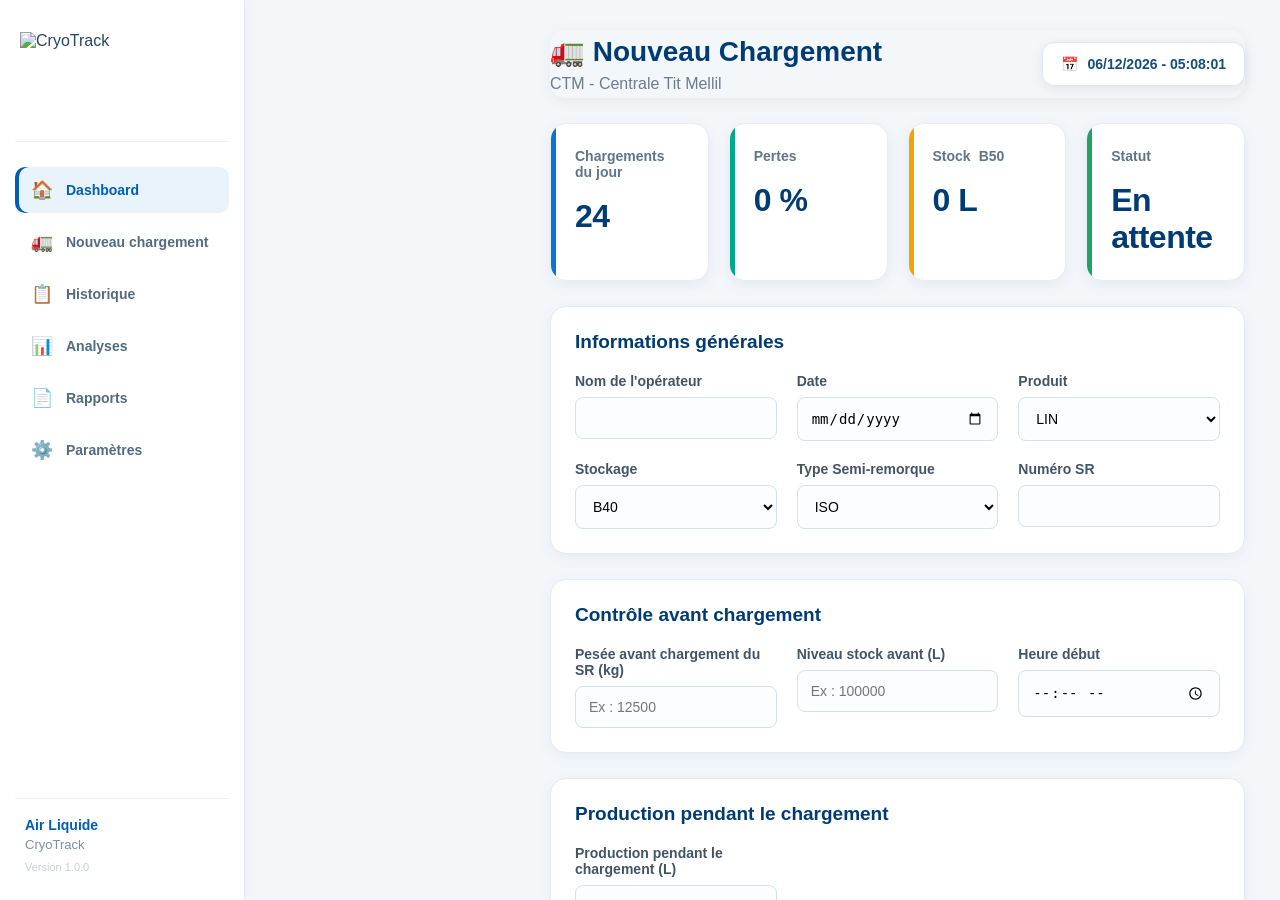
==== index.html @ 0d1ed535 "Rename index.html.html to index.html" ====
<!DOCTYPE html>

<html lang="fr">

<head>

<meta charset="UTF-8">

<meta name="viewport" content="width=device-width, initial-scale=1.0">

<title>CryoTrack - Air Liquide Maroc</title>

<link rel="stylesheet" href="style.css">

</head>

<body>

<div class="container">

<!-- ================= MENU LATÉRAL ================= -->

    <aside class="sidebar">

    <div class="sidebar-logo">

        <img
            src="images/air-liquide-logo.png.png"
            alt="CryoTrack"
        >

    </div>


    <nav class="sidebar-menu">

        <a
            href="./dashboard.html.html"
            class="menu-item active"
        >
            <span class="menu-icon">🏠</span>
            <span>Dashboard</span>
        </a>


        <a
            href="./index.html.html"
            class="menu-item"
        >
            <span class="menu-icon">🚛</span>
            <span>Nouveau chargement</span>
        </a>


        <a
            href="./historique.html.html"
            class="menu-item"
        >
            <span class="menu-icon">📋</span>
            <span>Historique</span>
        </a>


        <a
            href="./analyses.html.html"
            class="menu-item"
        >
            <span class="menu-icon">📊</span>
            <span>Analyses</span>
        </a>


        <a
            href="./rapports.html.html"
            class="menu-item"
        >
            <span class="menu-icon">📄</span>
            <span>Rapports</span>
        </a>


        <a
            href="./parametres.html.html"
            class="menu-item"
        >
            <span class="menu-icon">⚙️</span>
            <span>Paramètres</span>
        </a>


        <a
            href="#"
            id="menuDeconnexionIngenieur"
            class="menu-item engineer-menu"
            style="display:none;"
            onclick="deconnexionIngenieur(); return false;"
        >
            <span class="menu-icon">🔒</span>
            <span>Quitter mode ingénieur</span>
        </a>

    </nav>


    <div class="sidebar-footer">

        <strong>Air Liquide</strong>

        <span>CryoTrack</span>

        <small>Version 1.0.0</small>

    </div>

</aside>



<!-- ================= CONTENU PRINCIPAL ================= -->

<main class="content">


    <!-- EN-TÊTE -->

    <header class="top-header">

        <div>

            <h1>🚛 Nouveau Chargement</h1>

            <p>CTM - Centrale Tit Mellil</p>

        </div>

        <div class="date-box">
    📅 <span id="dateHeure"></span>
</div>

    </header>



    <!-- ================= KPI ================= -->

<section class="cards">

    <div class="card">
        <h3>Chargements du jour</h3>
        <h2 id="kpiChargements">0</h2>
    </div>

    <div class="card">
        <h3>Pertes</h3>
        <h2 id="kpiPertes">0 %</h2>
    </div>

    <div class="card">
        <h3>Stock <span id="kpiStockNom">B50</span></h3>
        <h2 id="kpiStock">0 L</h2>
    </div>

    <div class="card">
        <h3>Statut</h3>
        <h2 id="kpiStatut">En attente</h2>
    </div>

</section>



    <!-- ================= INFORMATIONS GÉNÉRALES ================= -->

    <section class="formulaire">

        <h2>Informations générales</h2>


        <div class="grid">


            <div>

                <label>Nom de l'opérateur</label>

                <input
                    type="text"
                    id="operateur"
                >

            </div>


            <div>

                <label>Date</label>

                <input
                    type="date"
                    id="dateChargement"
                >

            </div>


            <div>

                <label>Produit</label>

                <select id="produit">

                    <option value="LIN">
                        LIN
                    </option>

                    <option value="LOX">
                        LOX
                    </option>

                </select>

            </div>


            <div>

                <label>Stockage</label>

                <select id="stockage">

                    <option value="B40">
                        B40
                    </option>

                    <option value="B50">
                        B50
                    </option>

                    <option value="B51">
                        B51
                    </option>

                    <option value="B52">
                        B52
                    </option>

                </select>

            </div>


            <div>

                <label>Type Semi-remorque</label>

                <select id="typeSR">

                    <option value="ISO">
                        ISO
                    </option>

                    <option value="Solo">
                        Solo
                    </option>

                    <option value="SR">
                        SR
                    </option>

                </select>

            </div>


            <div>

                <label>Numéro SR</label>

                <input
                    type="text"
                    id="numeroSR"
                >

            </div>


        </div>

    </section>



    <!-- ================= CONTRÔLE AVANT ================= -->

    <section class="formulaire">

        <h2>Contrôle avant chargement</h2>


        <div class="grid">


            <div>

                <label>
                    Pesée avant chargement du SR (kg)
                </label>

                <input
                    type="number"
                    id="poidsAvant"
                    step="0.01"
                    placeholder="Ex : 12500"
                >

            </div>


            <div>

                <label>
                    Niveau stock avant (L)
                </label>

                <input
                    type="number"
                    id="stockAvant"
                    step="0.01"
                    placeholder="Ex : 100000"
                >

            </div>


            <div>

                <label>
                    Heure début
                </label>

                <input
                    type="time"
                    id="heureDebut"
                >

            </div>


        </div>

    </section>



    <!-- ================= PRODUCTION ================= -->

    <section class="formulaire">

        <h2>Production pendant le chargement</h2>


        <div class="grid">


            <div>

                <label>
                    Production pendant le chargement (L)
                </label>

                <input
                    type="number"
                    id="production"
                    step="0.01"
                    placeholder="Ex : 5000"
                >

            </div>


        </div>

    </section>



    <!-- ================= CONTRÔLE APRÈS ================= -->

    <section class="formulaire">

        <h2>Contrôle après chargement</h2>


        <div class="grid">


            <div>

                <label>
                    Pesée après chargement du SR (kg)
                </label>

                <input
                    type="number"
                    id="poidsApres"
                    step="0.01"
                    placeholder="Ex : 40500"
                >

            </div>


            <div>

                <label>
                    Niveau stock après (L)
                </label>

                <input
                    type="number"
                    id="stockApres"
                    step="0.01"
                    placeholder="Ex : 75000"
                >

            </div>


            <div>

                <label>
                    Heure fin
                </label>

                <input
                    type="time"
                    id="heureFin"
                >

            </div>


        </div>

    </section>



    <!-- ================= RÉSULTATS ================= -->

    <section class="formulaire">

        <h2>Résultats du chargement</h2>


        <button
            type="button"
            id="calculer"
        >
            Calculer le bilan
        </button>


        <button
            type="button"
            id="enregistrer"
        >
            Enregistrer le chargement
        </button>


        <div class="resultats">


            <div class="resultat">

                <div>

                    <p>Masse chargée</p>

                    <strong>

                        <span id="masse">
                            0
                        </span>

                        kg

                    </strong>

                </div>

            </div>


            <div class="resultat">

                <div>

                    <p>Sortie du stock</p>

                    <strong>

                        <span id="sortieStock">
                            0
                        </span>

                        L

                    </strong>

                </div>

            </div>


            <div class="resultat">

                <div>

                    <p>Pertes</p>

                    <strong>

                        <span id="pertes">
                            0
                        </span>

                    </strong>

                </div>

            </div>


            <div class="resultat">

                <div>

                    <p>Taux de pertes</p>

                    <strong>

                        <span id="taux">
                            0
                        </span>

                        %

                    </strong>

                </div>

            </div>


        </div>


        <div
            id="statut"
            class="statut"
        >
            En attente du calcul
        </div>


    </section>


</main>


</div>


<script>

</script>

<script src="script.js"></script>

</body>
<script>

function verifierModeIngenieur() {

    const mode =
        sessionStorage.getItem("modeIngenieur");

    const bouton =
        document.getElementById(
            "menuDeconnexionIngenieur"
        );

    if (bouton) {

        if (mode === "active") {

            bouton.style.display = "block";

        } else {

            bouton.style.display = "none";

        }
    }
}


function deconnexionIngenieur() {

    sessionStorage.removeItem("modeIngenieur");

    sessionStorage.removeItem("roleCryoTrack");

    alert("🔒 Mode ingénieur désactivé.");

    window.location.href =
        "./dashboard.html.html";
}


verifierModeIngenieur();

</script>
</html>
---- style.css ----
*{
    margin:0;
    padding:0;
    box-sizing:border-box;
}

body{
    font-family:Arial, Helvetica, sans-serif;
    background:#eef2f7;
}

.container{
    display:flex;
    height:100vh;
}

/* Menu */

.sidebar {
    width: 270px;
    min-width: 270px;

    background: linear-gradient(
        180deg,
        #003b73 0%,
        #00509a 55%,
        #003b73 100%
    );

    color: white;

    padding: 30px 15px;

    box-shadow:
        3px 0 15px rgba(0, 50, 100, 0.12);
}

.sidebar h2 {
    text-align: center;
    margin-bottom: 35px;
    color: white;
    font-size: 26px;
}

.sidebar ul{
    list-style:none;
}

.sidebar li {
    padding: 15px 18px;
    margin-bottom: 8px;

    background: transparent;

    border-radius: 10px;

    cursor: pointer;

    transition: 0.2s ease;

    font-size: 16px;
}

.sidebar li:hover {
    background: rgba(255, 255, 255, 0.12);
    color: white;
    transform: translateX(3px);
}

/* Contenu */

.content{
    flex:1;
    padding:40px;
}

header{
    background:white;
    padding:25px;
    border-radius:12px;
    box-shadow:0px 3px 10px rgba(0,0,0,0.1);
}

header h1{
    color:#005EB8;
}

header p{
    margin-top:8px;
}

.welcome{
    margin-top:30px;
    background:white;
    padding:30px;
    border-radius:12px;
    box-shadow:0px 3px 10px rgba(0,0,0,0.1);
}

.welcome h2{
    color:#005EB8;
    margin-bottom:20px;
}

.welcome p{
    line-height:1.8;
}
.cards{

display:flex;

justify-content:space-between;

margin-top:30px;

gap:20px;

}

.card{

background:white;

flex:1;

padding:25px;

border-radius:12px;

box-shadow:0 3px 10px rgba(0,0,0,.1);

text-align:center;

}

.card h3{

color:gray;

margin-bottom:15px;

}

.card h1{

color:#005EB8;

font-size:35px;

}
.top-header{
display:flex;
justify-content:space-between;
align-items:center;
margin-bottom:25px;
}

.top-header h1{
color:#005EB8;
}

.date-box{
background:white;
padding:15px;
border-radius:10px;
box-shadow:0 2px 8px rgba(0,0,0,.1);
}

.formulaire{

margin-top:30px;

background:white;

padding:30px;

border-radius:12px;

box-shadow:0 2px 8px rgba(0,0,0,.1);

}

.formulaire h2{

color:#005EB8;

margin-bottom:25px;

}

.grid {
    display: grid;
    grid-template-columns: repeat(3, 1fr);
    gap: 20px;
    width: 100%;
}

.grid > div {
    display: flex;
    flex-direction: column;
}

.grid label{

display:block;

margin-bottom:8px;

font-weight:bold;

}

.grid input,

.grid select{

width:100%;

padding:12px;

border:1px solid #ccc;

border-radius:8px;

font-size:15px;

}
button{
    background:#005EB8;
    color:white;
    border:none;
    padding:12px 25px;
    border-radius:8px;
    cursor:pointer;
    margin-bottom:20px;
}

button:hover{
    background:#004a91;
}

/* ===== RESULTATS ===== */

.resultats {
    display: grid;
    grid-template-columns: repeat(4, 1fr);
    gap: 18px;
    margin-top: 25px;
}

.resultat {
    display: flex;
    align-items: center;
    gap: 15px;

    background: #f7f9fc;
    border: 1px solid #e3e8ef;

    padding: 20px;

    border-radius: 12px;

    min-height: 100px;
}

.resultat .icone {
    font-size: 30px;
}

.resultat p {
    margin: 0 0 7px 0;
    color: #666;
    font-size: 14px;
}

.resultat strong {
    font-size: 22px;
    color: #005EB8;
}

.statut {
    margin-top: 20px;
    padding: 15px;
    border-radius: 10px;
    text-align: center;
    font-weight: bold;
    background: #f1f3f5;
}
/* ===== HISTORIQUE ===== */

.table-container {
    width: 100%;
    overflow-x: auto;
    margin-top: 20px;
}

table {
    width: 100%;
    border-collapse: collapse;
    background: white;
}

th {
    background: #005EB8;
    color: white;
    padding: 12px;
    text-align: left;
    font-size: 14px;
}

td {
    padding: 12px;
    border-bottom: 1px solid #e5e5e5;
    font-size: 14px;
}

tr:hover {
    background: #f5f8fc;
}
.sidebar li a {
    color: inherit;
    text-decoration: none;
    display: block;
    width: 100%;
}
.sidebar li a {
    display: block;
    width: 100%;
    color: inherit;
    text-decoration: none;
}
.sidebar ul {
    list-style: none;
    padding: 0;
    margin: 0;
}

.sidebar li {
    padding: 15px 20px;
    cursor: pointer;
}

.sidebar li a {
    display: block;
    color: inherit;
    text-decoration: none;
}

.sidebar li.active {
    background: linear-gradient(
        90deg,
        #1689e8,
        #0875d1
    );

    color: white;

    border-radius: 10px;

    box-shadow:
        0 5px 15px rgba(0, 0, 0, 0.15);
}

/* =========================================================
   CRYOTRACK - NOUVEAU DESIGN
   ========================================================= */


/* ---------- BASE ---------- */

body {
    font-family: Arial, Helvetica, sans-serif;
    background: #f3f7fb;
    color: #18324a;
}


/* ---------- CONTENEUR ---------- */

.container {
    display: flex;
    min-height: 100vh;
}


/* ---------- SIDEBAR ---------- */

.sidebar {
    width: 270px;
    min-height: 100vh;

    background: linear-gradient(
        180deg,
        #003b73 0%,
        #005eb8 55%,
        #004b91 100%
    );

    color: white;

    padding: 25px 18px;

    display: flex;
    flex-direction: column;

    position: fixed;
    left: 0;
    top: 0;
    bottom: 0;

    z-index: 1000;
}


/* ---------- LOGO ---------- */

.sidebar-logo {
    display: flex;
    justify-content: center;
    align-items: center;

    padding: 10px 5px 30px;
}

.sidebar-logo img {
    width: 190px;
    max-width: 100%;
}


/* ---------- MENU ---------- */

.sidebar-menu {
    display: flex;
    flex-direction: column;
    gap: 8px;
}


.menu-item {
    display: flex;

    align-items: center;

    gap: 15px;

    padding: 14px 16px;

    border-radius: 10px;

    color: white;

    text-decoration: none;

    font-size: 15px;

    transition: all 0.2s ease;
}


.menu-item:hover {
    background: rgba(255,255,255,0.14);

    transform: translateX(3px);
}


.menu-item.active {
    background: #087fe5;

    box-shadow:
        0 4px 12px rgba(0,0,0,0.15);
}


.menu-icon {
    width: 25px;

    text-align: center;

    font-size: 19px;
}


/* ---------- MODE INGÉNIEUR ---------- */

.engineer-menu {
    margin-top: 15px;

    border-top:
        1px solid rgba(255,255,255,0.2);

    border-radius: 0;

    padding-top: 20px;
}


/* ---------- FOOTER SIDEBAR ---------- */

.sidebar-footer {
    margin-top: auto;

    padding: 20px 10px 5px;

    border-top:
        1px solid rgba(255,255,255,0.2);

    display: flex;

    flex-direction: column;

    gap: 4px;
}

.sidebar-footer strong {
    font-size: 16px;
}

.sidebar-footer span {
    font-size: 13px;

    opacity: 0.8;
}

.sidebar-footer small {
    margin-top: 15px;

    opacity: 0.55;

    font-size: 11px;
}


/* ---------- CONTENU ---------- */

.content {
    margin-left: 270px;

    width: calc(100% - 270px);

    padding: 35px 40px;

    min-height: 100vh;
}


/* ---------- HEADER ---------- */

.top-header {
    background: white;

    border-radius: 15px;

    padding: 22px 28px;

    display: flex;

    justify-content: space-between;

    align-items: center;

    box-shadow:
        0 3px 15px rgba(0,0,0,0.06);

    margin-bottom: 25px;
}


.top-header h1 {
    margin: 0;

    color: #003b73;

    font-size: 28px;
}


.top-header p {
    color: #6b7c8f;

    margin-top: 7px;
}


/* ---------- DATE ---------- */

.date-box {
    background: #f3f8fd;

    border: 1px solid #dbe8f4;

    padding: 12px 18px;

    border-radius: 10px;

    color: #005eb8;
}


/* ---------- KPI ---------- */

.cards {
    display: grid;

    grid-template-columns:
        repeat(4, 1fr);

    gap: 18px;

    margin-bottom: 25px;
}


.card {
    background: white;

    border-radius: 15px;

    padding: 23px;

    border: 1px solid #e5edf5;

    box-shadow:
        0 4px 14px rgba(0,0,0,0.05);

    transition: transform 0.2s ease;
}


.card:hover {
    transform: translateY(-3px);
}


.card h3 {
    color: #718096;

    font-size: 14px;

    margin-bottom: 12px;
}


.card h2 {
    color: #005eb8;

    font-size: 30px;

    margin: 0;
}


/* ---------- FORMULAIRES ---------- */

.formulaire {
    background: white;

    border-radius: 15px;

    padding: 28px;

    margin-top: 25px;

    border: 1px solid #e5edf5;

    box-shadow:
        0 4px 14px rgba(0,0,0,0.05);
}


.formulaire h2 {
    color: #003b73;

    margin-bottom: 25px;

    font-size: 20px;
}


/* ---------- GRILLE ---------- */

.grid {
    display: grid;

    grid-template-columns:
        repeat(3, 1fr);

    gap: 20px;
}


.grid > div {
    display: flex;

    flex-direction: column;
}


.grid label {
    color: #425466;

    font-weight: 600;

    margin-bottom: 8px;

    font-size: 14px;
}


.grid input,
.grid select {
    width: 100%;

    padding: 12px 13px;

    border: 1px solid #d5e0ea;

    border-radius: 8px;

    background: #fbfdff;

    font-size: 14px;

    outline: none;
}


.grid input:focus,
.grid select:focus {
    border-color: #087fe5;

    box-shadow:
        0 0 0 3px rgba(8,127,229,0.1);
}


/* ---------- BOUTONS ---------- */

button {
    background: #006fd6;

    color: white;

    border: none;

    padding: 12px 22px;

    border-radius: 8px;

    cursor: pointer;

    font-weight: 600;

    transition: all 0.2s ease;
}


button:hover {
    background: #005eb8;

    transform: translateY(-1px);
}


/* ---------- RESULTATS ---------- */

.resultats {
    display: grid;

    grid-template-columns:
        repeat(4, 1fr);

    gap: 18px;

    margin-top: 25px;
}


.resultat {
    background: #f7fafd;

    border: 1px solid #e3ebf3;

    padding: 20px;

    border-radius: 12px;

    min-height: 100px;
}


.resultat p {
    color: #718096;

    font-size: 13px;

    margin-bottom: 7px;
}


.resultat strong {
    color: #005eb8;

    font-size: 21px;
}


/* ---------- STATUT ---------- */

.statut {
    margin-top: 20px;

    padding: 15px;

    border-radius: 10px;

    text-align: center;

    font-weight: bold;

    background: #f4f7fa;
}


/* ---------- TABLEAU ---------- */

.table-container {
    width: 100%;

    overflow-x: auto;
}


table {
    width: 100%;

    border-collapse: collapse;

    background: white;
}


th {
    background: #005eb8;

    color: white;

    padding: 13px;

    text-align: left;

    font-size: 13px;
}


td {
    padding: 13px;

    border-bottom:
        1px solid #e8eef4;

    font-size: 13px;
}


tr:hover {
    background: #f5f9fd;
}


/* ---------- RESPONSIVE ---------- */

@media (max-width: 1100px) {

    .cards {
        grid-template-columns:
            repeat(2, 1fr);
    }

    .resultats {
        grid-template-columns:
            repeat(2, 1fr);
    }

    .grid {
        grid-template-columns:
            repeat(2, 1fr);
    }
}


@media (max-width: 750px) {

    .sidebar {
        width: 220px;
    }

    .content {
        margin-left: 220px;

        width: calc(100% - 220px);

        padding: 20px;
    }

    .grid {
        grid-template-columns: 1fr;
    }

    .cards {
        grid-template-columns: 1fr;
    }

    .resultats {
        grid-template-columns: 1fr;
    }
}

/* =========================================================
   DASHBOARD PROFESSIONNEL
   ========================================================= */

.dashboard-grid {

    display: grid;

    grid-template-columns: repeat(2, 1fr);

    gap: 22px;

    margin-top: 25px;
}


.dashboard-panel {

    background: white;

    border-radius: 15px;

    padding: 25px;

    border: 1px solid #e4ebf3;

    box-shadow:
        0 4px 14px rgba(0,0,0,0.05);
}


.panel-header {

    display: flex;

    justify-content: space-between;

    align-items: center;

    margin-bottom: 22px;

    padding-bottom: 15px;

    border-bottom: 1px solid #edf1f5;
}


.panel-header h2 {

    margin: 0;

    color: #003b73;

    font-size: 18px;
}


.panel-header span {

    color: #7a8a9a;

    font-size: 12px;
}


/* ---------- BARRES STATISTIQUES ---------- */

.stat-row {

    margin-bottom: 18px;
}


.stat-info {

    display: flex;

    justify-content: space-between;

    margin-bottom: 7px;

    font-size: 14px;
}


.stat-name {

    font-weight: 600;

    color: #425466;
}


.stat-value {

    font-weight: bold;

    color: #005eb8;
}


.stat-bar {

    width: 100%;

    height: 9px;

    background: #edf2f7;

    border-radius: 20px;

    overflow: hidden;
}


.stat-fill {

    height: 100%;

    background: #006fd6;

    border-radius: 20px;

    transition: width 0.5s ease;
}


/* ---------- DERNIERS CHARGEMENTS ---------- */

.recent-loading {

    display: flex;

    justify-content: space-between;

    align-items: center;

    padding: 13px 0;

    border-bottom: 1px solid #edf1f5;
}


.recent-loading:last-child {

    border-bottom: none;
}


.recent-main {

    display: flex;

    flex-direction: column;

    gap: 4px;
}


.recent-date {

    font-size: 12px;

    color: #8795a5;
}


.recent-sr {

    font-weight: bold;

    color: #003b73;
}


.recent-product {

    font-size: 13px;

    color: #657586;
}


.recent-loss {

    font-weight: bold;

    padding: 6px 10px;

    border-radius: 20px;

    font-size: 12px;
}


.loss-ok {

    background: #e8f7ee;

    color: #16834b;
}


.loss-alert {

    background: #fdecec;

    color: #c62828;
}


/* ---------- RESPONSIVE ---------- */

@media (max-width: 900px) {

    .dashboard-grid {

        grid-template-columns: 1fr;

    }

}
/* =====================================================
   DIAGRAMMES ANALYSES
   ===================================================== */

.diagrammes-container {

    display: grid;

    grid-template-columns: repeat(2, 1fr);

    gap: 25px;

    margin-top: 25px;
}


.diagramme-card {

    background: white;

    padding: 25px;

    border-radius: 15px;

    box-shadow:
        0 3px 12px rgba(0,0,0,0.08);

    border: 1px solid #e5eaf0;

    min-height: 350px;
}


.diagramme-card h2 {

    color: #005EB8;

    font-size: 18px;

    margin-bottom: 20px;
}


.diagramme-card canvas {

    width: 100% !important;

    height: 270px !important;
}


@media (max-width: 900px) {

    .diagrammes-container {

        grid-template-columns: 1fr;

    }

}
.diagramme-zone {
    position: relative;
    width: 100%;
    height: 350px;
}

/* =====================================================
   ALERTES ANALYSES
   ===================================================== */

.alerte-item {

    display: flex;

    justify-content: space-between;

    align-items: center;

    padding: 15px 18px;

    margin-bottom: 10px;

    background: #fff5f5;

    border-left: 5px solid #dc3545;

    border-radius: 8px;

}


.alerte-info {

    display: flex;

    flex-direction: column;

    gap: 5px;

}


.alerte-info strong {

    color: #333;

}


.alerte-info span {

    color: #666;

    font-size: 14px;

}


.alerte-taux {

    font-size: 20px;

    font-weight: bold;

    color: #dc3545;

}


.succes-analyse {

    padding: 18px;

    background: #f1fff4;

    border-left: 5px solid #28a745;

    border-radius: 8px;

    color: #198754;

    font-weight: bold;

}

/* =====================================================
   DIAGRAMMES ANALYSE
   ===================================================== */

.diagrammes-container {
    width: 100%;
}

.diagramme-card {
    width: 100%;
    background: white;
    padding: 25px;
    border-radius: 12px;
    box-shadow: 0 3px 10px rgba(0, 0, 0, 0.10);
    margin-bottom: 25px;
}

.diagramme-zone {
    position: relative;
    width: 100%;
    height: 420px;
}


/* =====================================================
   DIAGRAMME DES PERTES UNIQUEMENT
   ===================================================== */

.diagramme-card:has(#diagrammePertes) {
    width: 100%;
    min-height: 500px;
}

.diagramme-card:has(#diagrammePertes) .diagramme-zone {
    position: relative;
    width: 100%;
    height: 420px;
    min-height: 420px;
}

#diagrammePertes {
    display: block;
    width: 100% !important;
    height: 420px !important;
}
/* =====================================================
   ÉTAPE 3 - EN-TÊTE DASHBOARD
   ===================================================== */

.top-header {
    display: flex;
    justify-content: space-between;
    align-items: center;

    margin-bottom: 25px;

    background: transparent;

    padding: 5px 0;
}


/* TITRE */

.dashboard-title {
    display: flex;
    align-items: center;
    gap: 15px;
}


.dashboard-title-icon {
    width: 55px;
    height: 55px;

    display: flex;
    align-items: center;
    justify-content: center;

    background: #005EB8;

    color: white;

    border-radius: 14px;

    font-size: 28px;

    box-shadow:
        0 5px 15px rgba(0, 94, 184, 0.20);
}


.dashboard-title h1 {
    margin: 0;

    color: #003B73;

    font-size: 32px;

    font-weight: 700;
}


.dashboard-title p {
    margin: 5px 0 0 0;

    color: #60758a;

    font-size: 15px;
}


/* ACTIONS À DROITE */

.dashboard-actions {
    display: flex;
    align-items: center;
    gap: 15px;
}


/* DATE */

.date-box {
    display: flex;
    align-items: center;
    gap: 9px;

    background: white;

    padding: 13px 18px;

    border-radius: 12px;

    box-shadow:
        0 3px 12px rgba(0, 0, 0, 0.08);

    color: #174d7d;

    font-size: 14px;

    font-weight: 600;
}


.date-icon {
    font-size: 18px;
}


/* BOUTON NOUVEAU CHARGEMENT */

.btn-nouveau-chargement {
    display: flex;
    align-items: center;
    gap: 8px;

    background: #0875d1;

    color: white;

    text-decoration: none;

    padding: 14px 20px;

    border-radius: 12px;

    font-size: 15px;

    font-weight: 600;

    box-shadow:
        0 5px 15px rgba(0, 117, 209, 0.20);

    transition: 0.2s ease;
}


.btn-nouveau-chargement span {
    font-size: 22px;

    line-height: 1;
}


.btn-nouveau-chargement:hover {
    background: #005EB8;

    transform: translateY(-2px);

    box-shadow:
        0 7px 18px rgba(0, 94, 184, 0.25);
}

/* =====================================================
   ÉTAPE 4 - KPI DASHBOARD
   ===================================================== */

.cards {
    display: grid;

    grid-template-columns:
        repeat(4, 1fr);

    gap: 20px;

    margin-top: 10px;
    margin-bottom: 25px;
}


/* CARTE */

.card {
    position: relative;

    background: white;

    padding: 24px;

    min-height: 150px;

    border-radius: 16px;

    border: 1px solid #e6edf4;

    box-shadow:
        0 4px 15px rgba(0, 55, 110, 0.07);

    text-align: left;

    overflow: hidden;

    transition: 0.2s ease;
}


.card:hover {
    transform: translateY(-3px);

    box-shadow:
        0 8px 22px rgba(0, 55, 110, 0.11);
}


/* PETITE LIGNE DÉCORATIVE */

.card::before {
    content: "";

    position: absolute;

    left: 0;
    top: 0;

    width: 5px;
    height: 100%;

    background: #0875d1;
}


/* TITRE */

.card h3 {
    margin: 0 0 18px 0;

    color: #60758a;

    font-size: 14px;

    font-weight: 600;
}


/* VALEUR */

.card h2 {
    margin: 0;

    color: #003B73;

    font-size: 32px;

    font-weight: 700;
}


/* DESCRIPTION */

.card p {
    margin: 10px 0 0 0;

    color: #8a9aaa;

    font-size: 13px;
}


/* =====================================================
   COULEURS DES 4 KPI
   ===================================================== */

.card:nth-child(1)::before {
    background: #0875d1;
}

.card:nth-child(2)::before {
    background: #00a88f;
}

.card:nth-child(3)::before {
    background: #f0a500;
}

.card:nth-child(4)::before {
    background: #21a366;
}


/* ICÔNES DANS LES TITRES */

.card h3 {
    display: flex;

    align-items: center;

    gap: 8px;
}

@media (max-width: 1100px) {

    .cards {
        grid-template-columns:
            repeat(2, 1fr);
    }

}


@media (max-width: 650px) {

    .cards {
        grid-template-columns: 1fr;
    }

}
/* =====================================================
   ÉTAPE 5 - PANNEAUX DASHBOARD
   ===================================================== */

.dashboard-grid {
    display: grid;

    grid-template-columns:
        repeat(2, 1fr);

    gap: 20px;

    margin-top: 5px;
}


/* =====================================================
   PANNEAU
   ===================================================== */

.dashboard-panel {
    background: white;

    border: 1px solid #e5ebf2;

    border-radius: 16px;

    padding: 22px;

    min-height: 230px;

    box-shadow:
        0 4px 15px rgba(0, 55, 110, 0.06);

    transition: 0.2s ease;
}


.dashboard-panel:hover {
    transform: translateY(-2px);

    box-shadow:
        0 7px 20px rgba(0, 55, 110, 0.09);
}


/* =====================================================
   EN-TÊTE DU PANNEAU
   ===================================================== */

.panel-header {
    display: flex;

    align-items: center;

    justify-content: space-between;

    padding-bottom: 15px;

    margin-bottom: 15px;

    border-bottom:
        1px solid #edf1f5;
}


.panel-header h2 {
    margin: 0;

    color: #003B73;

    font-size: 18px;

    font-weight: 700;
}


.panel-header span {
    background: #eef6fd;

    color: #0875d1;

    padding: 6px 10px;

    border-radius: 20px;

    font-size: 12px;

    font-weight: 600;
}


/* =====================================================
   LIGNES DE STATISTIQUES
   ===================================================== */

.stat-row {
    margin-bottom: 15px;
}


.stat-info {
    display: flex;

    justify-content: space-between;

    align-items: center;

    margin-bottom: 7px;
}


.stat-name {
    color: #304b61;

    font-size: 14px;

    font-weight: 600;
}


.stat-value {
    color: #6d8090;

    font-size: 13px;
}


/* BARRE */

.stat-bar {
    width: 100%;

    height: 8px;

    background: #edf2f6;

    border-radius: 20px;

    overflow: hidden;
}


.stat-fill {
    height: 100%;

    background:
        linear-gradient(
            90deg,
            #0875d1,
            #36a3f2
        );

    border-radius: 20px;

    transition:
        width 0.5s ease;
}


/* =====================================================
   DERNIERS CHARGEMENTS
   ===================================================== */

.recent-loading {
    display: flex;

    justify-content: space-between;

    align-items: center;

    gap: 15px;

    padding: 12px 0;

    border-bottom:
        1px solid #edf1f5;
}


.recent-loading:last-child {
    border-bottom: none;
}


.recent-main {
    display: flex;

    flex-direction: column;

    gap: 4px;

    min-width: 0;
}


.recent-sr {
    color: #003B73;

    font-size: 14px;

    font-weight: 700;
}


.recent-product {
    color: #65798a;

    font-size: 13px;
}


.recent-date {
    color: #9aa8b5;

    font-size: 12px;
}


.recent-loss {
    padding: 6px 10px;

    border-radius: 20px;

    font-size: 12px;

    font-weight: 700;

    white-space: nowrap;
}


.loss-ok {
    background: #e8f7ef;

    color: #16834b;
}


.loss-alert {
    background: #fff0f0;

    color: #d62f2f;
}


/* =====================================================
   RESPONSIVE
   ===================================================== */

@media (max-width: 950px) {

    .dashboard-grid {
        grid-template-columns: 1fr;
    }

}


@media (max-width: 650px) {

    .dashboard-panel {
        padding: 18px;
    }

    .panel-header {
        align-items: flex-start;

        gap: 10px;
    }

    .panel-header h2 {
        font-size: 16px;
    }

}

/* =====================================================
   ÉTAPE 6 - TABLEAU ET ALERTES
   ===================================================== */


/* =====================================================
   CONTENEUR
   ===================================================== */

.formulaire {
    background: white;

    padding: 24px;

    margin-top: 25px;

    border-radius: 16px;

    border: 1px solid #e5ebf2;

    box-shadow:
        0 4px 15px rgba(0, 55, 110, 0.06);
}


/* TITRE */

.formulaire h2 {
    margin: 0 0 20px 0;

    color: #003B73;

    font-size: 19px;

    font-weight: 700;
}


/* =====================================================
   TABLEAU
   ===================================================== */

.table-container {
    width: 100%;

    overflow-x: auto;

    margin-top: 5px;
}


table {
    width: 100%;

    min-width: 850px;

    border-collapse: separate;

    border-spacing: 0;

    background: white;

    overflow: hidden;

    border-radius: 10px;
}


/* EN-TÊTE */

th {
    background: #f3f7fb;

    color: #466177;

    padding: 14px 13px;

    text-align: left;

    font-size: 12px;

    font-weight: 700;

    text-transform: uppercase;

    letter-spacing: 0.03em;

    border-bottom:
        1px solid #e2e9f0;
}


/* CELLULES */

td {
    padding: 14px 13px;

    color: #42576a;

    font-size: 13px;

    border-bottom:
        1px solid #edf1f5;
}


/* DERNIÈRE LIGNE */

tbody tr:last-child td {
    border-bottom: none;
}


/* SURVOL */

tbody tr {
    transition: 0.15s ease;
}


tbody tr:hover {
    background: #f8fbfe;
}


/* =====================================================
   STATUT DU TABLEAU
   ===================================================== */

tbody td:last-child {
    font-weight: 700;
}


/* =====================================================
   ALERTES
   ===================================================== */

#alertesDashboard {
    background: #f8fafc;

    border-radius: 12px;

    padding: 5px 15px;
}


#alertesDashboard p {
    margin: 0;

    padding: 13px 5px;

    color: #637789;

    font-size: 14px;

    border-bottom:
        1px solid #e8edf2;
}


#alertesDashboard p:last-child {
    border-bottom: none;
}


/* =====================================================
   RESPONSIVE
   ===================================================== */

@media (max-width: 800px) {

    .formulaire {
        padding: 18px;
    }

    .formulaire h2 {
        font-size: 17px;
    }

}

/* =====================================================
   ÉTAPE 7 - SIDEBAR
   ===================================================== */

.sidebar {
    width: 245px;

    min-width: 245px;

    background: #ffffff;

    color: #28465f;

    padding: 22px 15px;

    border-right: 1px solid #e3eaf1;

    box-shadow:
        3px 0 12px rgba(0, 55, 110, 0.04);

    display: flex;

    flex-direction: column;

    height: 100vh;

    position: sticky;

    top: 0;
}


/* LOGO */

.sidebar-logo {
    display: flex;

    align-items: center;

    justify-content: center;

    padding: 5px 10px 25px;

    border-bottom:
        1px solid #edf1f5;

    margin-bottom: 20px;
}


.sidebar-logo img {
    max-width: 175px;

    max-height: 55px;

    object-fit: contain;
}


/* MENU */

.sidebar-menu {
    display: flex;

    flex-direction: column;

    gap: 6px;
}


/* LIENS */

.sidebar-menu .menu-item {
    display: flex;

    align-items: center;

    gap: 12px;

    width: 100%;

    padding: 12px 14px;

    border-radius: 10px;

    color: #526b80;

    text-decoration: none;

    font-size: 14px;

    font-weight: 600;

    transition: 0.2s ease;
}


/* ICÔNE */

.menu-icon {
    width: 25px;

    text-align: center;

    font-size: 18px;
}


/* SURVOL */

.sidebar-menu .menu-item:hover {
    background: #eef6fd;

    color: #005EB8;

    transform: translateX(2px);
}


/* MENU ACTIF */

.sidebar-menu .menu-item.active {
    background: #e8f3fc;

    color: #005EB8;

    font-weight: 700;

    box-shadow:
        inset 4px 0 0 #005EB8;
}


/* MENU INGÉNIEUR */

.sidebar-menu .engineer-menu {
    margin-top: 8px;

    border-top:
        1px solid #edf1f5;

    padding-top: 15px;

    border-radius: 0 0 10px 10px;
}


/* FOOTER */

.sidebar-footer {
    margin-top: auto;

    padding: 18px 10px 5px;

    border-top:
        1px solid #edf1f5;

    display: flex;

    flex-direction: column;

    gap: 4px;
}


.sidebar-footer strong {
    color: #005EB8;

    font-size: 14px;
}


.sidebar-footer span {
    color: #60758a;

    font-size: 13px;
}


.sidebar-footer small {
    color: #9aa8b5;

    font-size: 11px;

    margin-top: 5px;
}


/* =====================================================
   CONTENU PRINCIPAL
   ===================================================== */

.content {
    background: #f4f7fa;

    padding: 30px 35px;

    min-width: 0;

    overflow-y: auto;
}


/* =====================================================
   RESPONSIVE
   ===================================================== */

@media (max-width: 850px) {

    .sidebar {
        width: 75px;

        min-width: 75px;

        padding: 20px 8px;
    }


    .sidebar-logo img {
        max-width: 50px;
    }


    .sidebar-menu .menu-item {
        justify-content: center;

        padding: 12px 5px;
    }


    .sidebar-menu .menu-item > span:not(.menu-icon) {
        display: none;
    }


    .menu-icon {
        font-size: 20px;
    }


    .sidebar-footer {
        display: none;
    }


    .content {
        padding: 25px 20px;
    }
}
/* =====================================================
   ÉTAPE 8 - FOND ET MISE EN PAGE
   ===================================================== */

html,
body {
    width: 100%;
    min-height: 100%;
}


body {
    background: #f4f7fa;

    color: #263f53;

    overflow: hidden;
}


/* CONTENEUR PRINCIPAL */

.container {
    display: flex;

    width: 100%;

    height: 100vh;

    background: #f4f7fa;
}


/* CONTENU */

.content {
    flex: 1;

    min-width: 0;

    height: 100vh;

    overflow-y: auto;

    padding: 30px 35px 40px;

    background: #f4f7fa;
}


/* BARRE DE DÉFILEMENT DU CONTENU */

.content::-webkit-scrollbar {
    width: 8px;
}


.content::-webkit-scrollbar-track {
    background: #edf1f5;
}


.content::-webkit-scrollbar-thumb {
    background: #c5d1dc;

    border-radius: 10px;
}


.content::-webkit-scrollbar-thumb:hover {
    background: #aab9c7;
}


/* ESPACEMENT ENTRE LES SECTIONS */

.content > section {
    width: 100%;
}


/* =====================================================
   TOPBAR
   ===================================================== */

.site-topbar {
    height: 72px;

    display: flex;

    align-items: center;

    justify-content: space-between;

    padding: 0 28px;

    background: white;

    border-bottom: 1px solid #e4ebf2;

    box-shadow:
        0 2px 10px rgba(0, 55, 110, 0.05);

    position: relative;

    z-index: 10;
}


/* =====================================================
   PETIT AJUSTEMENT DU DASHBOARD
   ===================================================== */

.dashboard-grid {
    margin-bottom: 25px;
}


.cards {
    margin-bottom: 25px;
}


/* =====================================================
   MOBILE
   ===================================================== */

@media (max-width: 850px) {

    .site-topbar {
        height: 65px;

        padding: 0 15px;
    }


    .content {
        padding: 22px 18px 30px;
    }

}


@media (max-width: 600px) {

    .site-topbar {
        padding: 0 10px;
    }


    .content {
        padding: 18px 12px 25px;
    }

}
/* =====================================================
   ÉTAPE 9 - TOPBAR AIR LIQUIDE / CRYOTRACK
   ===================================================== */

.site-topbar {
    height: 72px;

    display: flex;
    align-items: center;
    justify-content: space-between;

    padding: 0 30px;

    background: #ffffff;

    border-bottom: 1px solid #e4ebf2;

    box-shadow:
        0 2px 10px rgba(0, 55, 110, 0.05);
}


/* =====================================================
   AIR LIQUIDE
   ===================================================== */

.airliquide-brand {
    display: flex;

    align-items: center;

    gap: 11px;

    min-width: 260px;
}


.airliquide-symbol {
    width: 40px;
    height: 40px;

    display: flex;
    align-items: center;
    justify-content: center;

    background: #005EB8;

    color: white;

    border-radius: 10px;

    font-size: 14px;

    font-weight: 800;

    letter-spacing: -1px;
}


.airliquide-name {
    color: #005EB8;

    font-size: 18px;

    font-weight: 800;

    line-height: 1.1;
}


.airliquide-subtitle {
    margin-top: 3px;

    color: #8a9aaa;

    font-size: 9px;

    font-weight: 700;

    letter-spacing: 0.08em;
}


/* =====================================================
   CRYOTRACK
   ===================================================== */

.cryotrack-brand {
    display: flex;

    align-items: center;

    gap: 11px;

    position: absolute;

    left: 50%;

    transform: translateX(-50%);
}


.cryotrack-icon {
    width: 38px;
    height: 38px;

    display: flex;
    align-items: center;
    justify-content: center;

    background: #eaf5fc;

    color: #0875d1;

    border-radius: 10px;

    font-size: 22px;
}


.cryotrack-name {
    color: #003B73;

    font-size: 18px;

    font-weight: 800;

    line-height: 1.1;
}


.cryotrack-subtitle {
    margin-top: 3px;

    color: #8a9aaa;

    font-size: 9px;

    font-weight: 600;
}


/* =====================================================
   SESSION
   ===================================================== */

.session-info {
    display: flex;

    align-items: center;

    gap: 14px;

    min-width: 260px;

    justify-content: flex-end;
}


.session-status {
    text-align: right;

    color: #536b7e;

    font-size: 12px;

    line-height: 1.6;
}


.session-status > div:first-child {
    color: #198754;

    font-weight: 700;
}


.session-status > div:last-child {
    color: #8a9aaa;

    font-size: 11px;
}


.user-circle {
    width: 40px;
    height: 40px;

    display: flex;
    align-items: center;
    justify-content: center;

    background: #eef4f8;

    border: 1px solid #dfe8ef;

    border-radius: 50%;

    font-size: 18px;
}


/* =====================================================
   RESPONSIVE
   ===================================================== */

@media (max-width: 900px) {

    .airliquide-subtitle,
    .cryotrack-subtitle {
        display: none;
    }

    .airliquide-name,
    .cryotrack-name {
        font-size: 16px;
    }

    .airliquide-brand,
    .session-info {
        min-width: auto;
    }

}


@media (max-width: 650px) {

    .site-topbar {
        padding: 0 12px;
    }

    .cryotrack-brand {
        display: none;
    }

    .session-status {
        display: none;
    }

}
/* =====================================================
   ÉTAPE 10 - BOUTONS / BADGES / STATUTS
   ===================================================== */


/* =====================================================
   BOUTONS GÉNÉRAUX
   ===================================================== */

button {
    background: #005EB8;

    color: white;

    border: none;

    padding: 11px 20px;

    border-radius: 9px;

    cursor: pointer;

    font-size: 14px;

    font-weight: 600;

    transition: 0.2s ease;
}


button:hover {
    background: #004b93;

    transform: translateY(-1px);
}


button:active {
    transform: translateY(0);
}


/* =====================================================
   STATUT GLOBAL
   ===================================================== */

.statut {
    margin-top: 20px;

    padding: 13px 16px;

    border-radius: 10px;

    text-align: center;

    font-weight: 700;

    font-size: 14px;

    background: #f1f5f8;

    color: #526b80;

    border: 1px solid #e3eaf0;
}


/* =====================================================
   STATUT CONFORME
   ===================================================== */

.statut.conforme {
    background: #eaf8f0;

    color: #16834b;

    border-color: #ccebd9;
}


/* =====================================================
   STATUT ALERTE
   ===================================================== */

.statut.alerte {
    background: #fff1f1;

    color: #d62f2f;

    border-color: #f2d0d0;
}


/* =====================================================
   BADGES
   ===================================================== */

.badge {
    display: inline-flex;

    align-items: center;

    justify-content: center;

    padding: 5px 10px;

    border-radius: 20px;

    font-size: 12px;

    font-weight: 700;
}


.badge-success {
    background: #e8f7ef;

    color: #16834b;
}


.badge-warning {
    background: #fff5df;

    color: #b87900;
}


.badge-danger {
    background: #fff0f0;

    color: #d62f2f;
}


/* =====================================================
   LIENS
   ===================================================== */

a {
    transition: 0.2s ease;
}


/* =====================================================
   BOUTON INGÉNIEUR
   ===================================================== */

.engineer-menu {
    color: #7a5a00 !important;

    background: #fff9e8;
}


.engineer-menu:hover {
    color: #9a6800 !important;

    background: #fff1c7 !important;
}
/* =====================================================
   ÉTAPE 11 - FINITION DES CARTES ET ICÔNES
   ===================================================== */


/* =====================================================
   ICÔNES DES KPI
   ===================================================== */

.card h3 {
    color: #60758a;

    font-size: 14px;

    font-weight: 600;
}


.card h3:first-letter {
    font-size: 16px;
}


/* =====================================================
   VALEURS KPI
   ===================================================== */

.card h2 {
    letter-spacing: -0.5px;
}


/* =====================================================
   PANNEAUX
   ===================================================== */

.dashboard-panel {
    position: relative;

    overflow: hidden;
}


/* Petite ligne supérieure */

.dashboard-panel::before {
    content: "";

    position: absolute;

    top: 0;
    left: 0;

    width: 100%;
    height: 3px;

    background: #0875d1;
}


/* =====================================================
   DIFFÉRENCIATION DES PANNEAUX
   ===================================================== */

.dashboard-panel:nth-child(2)::before {
    background: #00a88f;
}


.dashboard-panel:nth-child(3)::before {
    background: #f0a500;
}


.dashboard-panel:nth-child(4)::before {
    background: #64748b;
}


/* =====================================================
   BADGE DU PANNEAU
   ===================================================== */

.panel-header span {
    white-space: nowrap;
}


/* =====================================================
   BARRES DE STATISTIQUES
   ===================================================== */

.stat-fill {
    min-width: 3px;
}


/* =====================================================
   DERNIERS CHARGEMENTS
   ===================================================== */

.recent-loading:hover {
    background: #f8fbfe;

    border-radius: 8px;

    padding-left: 8px;

    padding-right: 8px;
}


/* =====================================================
   TEXTE VIDE
   ===================================================== */

.dashboard-panel p {
    color: #8a9aaa;

    font-size: 13px;
}
/* =====================================================
   LOGO AIR LIQUIDE
   ===================================================== */

.air-liquide-brand {
    display: flex;
    align-items: center;
}

.air-liquide-logo {
    width: 150px;
    height: auto;
    object-fit: contain;
    display: block;
}
.air-liquide-logo {
    width: 180px;
    height: auto;
    display: block;
    object-fit: contain;
}

.air-liquide-brand {
    display: flex;
    align-items: center;
    justify-content: flex-start;

    width: 260px;
}

.air-liquide-logo {
    width: 150px;
    height: auto;
    max-height: 45px;
    object-fit: contain;
    display: block;
}

/* =====================================================
   TOPBAR - FINITION
   ===================================================== */

.site-topbar {
    height: 72px;
    padding: 0 30px;

    display: flex;
    align-items: center;
    justify-content: space-between;

    background: #ffffff;
    border-bottom: 1px solid #e4ebf2;

    box-shadow: 0 2px 10px rgba(0, 55, 110, 0.05);
}


/* ===== LOGO AIR LIQUIDE ===== */

.air-liquide-brand {
    width: 260px;

    display: flex;
    align-items: center;
    justify-content: flex-start;
}

.air-liquide-logo {
    width: 150px;
    height: auto;
    max-height: 45px;

    object-fit: contain;
    display: block;
}


/* ===== CRYOTRACK AU CENTRE ===== */

.cryotrack-brand {
    position: absolute;

    left: 50%;
    transform: translateX(-50%);

    display: flex;
    align-items: center;
    gap: 10px;
}

.cryotrack-icon {
    width: 38px;
    height: 38px;

    display: flex;
    align-items: center;
    justify-content: center;

    background: #eaf5fc;
    color: #0875d1;

    border-radius: 10px;

    font-size: 22px;
}

.cryotrack-name {
    color: #003b73;

    font-size: 18px;
    font-weight: 800;
}

.cryotrack-subtitle {
    margin-top: 3px;

    color: #8a9aaa;

    font-size: 9px;
    font-weight: 600;
}


/* ===== SESSION À DROITE ===== */

.session-info {
    width: 260px;

    display: flex;
    align-items: center;
    justify-content: flex-end;

    gap: 14px;
}

.session-status {
    text-align: right;

    color: #536b7e;

    font-size: 12px;
    line-height: 1.6;
}

.session-status > div:first-child {
    color: #198754;
    font-weight: 700;
}

.session-status > div:last-child {
    color: #8a9aaa;
    font-size: 11px;
}

.user-circle {
    width: 40px;
    height: 40px;

    display: flex;
    align-items: center;
    justify-content: center;

    background: #eef4f8;

    border: 1px solid #dfe8ef;

    border-radius: 50%;

    font-size: 18px;
}

/* =====================================================
   SIDEBAR - DESIGN FINAL
   ===================================================== */

.sidebar {
    width: 245px;
    min-width: 245px;

    background: #ffffff;

    border-right: 1px solid #e3eaf1;

    padding: 22px 15px;

    display: flex;
    flex-direction: column;

    height: 100vh;

    position: sticky;
    top: 0;

    box-shadow: 3px 0 12px rgba(0, 55, 110, 0.04);
}


/* ===== LOGO SIDEBAR ===== */

.sidebar-logo {
    display: flex;
    align-items: center;
    justify-content: center;

    padding: 5px 10px 25px;

    border-bottom: 1px solid #edf1f5;

    margin-bottom: 20px;
}

.sidebar-logo img {
    max-width: 175px;
    max-height: 55px;

    object-fit: contain;
}


/* ===== MENU ===== */

.sidebar-menu {
    display: flex;
    flex-direction: column;
    gap: 6px;
}


/* ===== LIENS ===== */

.sidebar-menu .menu-item {
    display: flex;
    align-items: center;

    gap: 12px;

    width: 100%;

    padding: 12px 14px;

    border-radius: 10px;

    color: #526b80;

    text-decoration: none;

    font-size: 14px;
    font-weight: 600;

    transition: all 0.2s ease;
}


/* ===== ICÔNES ===== */

.menu-icon {
    width: 25px;

    text-align: center;

    font-size: 18px;
}


/* ===== SURVOL ===== */

.sidebar-menu .menu-item:hover {
    background: #eef6fd;

    color: #005eb8;

    transform: translateX(2px);
}


/* ===== MENU ACTIF ===== */

.sidebar-menu .menu-item.active {
    background: #e8f3fc;

    color: #005eb8;

    font-weight: 700;

    box-shadow: inset 4px 0 0 #005eb8;
}


/* ===== MODE INGÉNIEUR ===== */

.sidebar-menu .engineer-menu {
    margin-top: 8px;

    border-top: 1px solid #edf1f5;

    padding-top: 15px;
}


/* ===== FOOTER ===== */

.sidebar-footer {
    margin-top: auto;

    padding: 18px 10px 5px;

    border-top: 1px solid #edf1f5;

    display: flex;
    flex-direction: column;

    gap: 4px;
}

.sidebar-footer strong {
    color: #005eb8;
    font-size: 14px;
}

.sidebar-footer span {
    color: #60758a;
    font-size: 13px;
}

.sidebar-footer small {
    color: #9aa8b5;
    font-size: 11px;
    margin-top: 5px;
}

.sidebar-logo {
    display: flex;
    justify-content: center;
    align-items: center;
    padding: 5px 5px 25px;
}

.sidebar-logo img {
    width: 500px;
    height: auto;
    max-height: 90px;
    object-fit: contain;
}

/* AGRANDIR LE LOGO CRYOTRACK */
.sidebar .sidebar-logo img {
    width: 300px !important;
    max-width: 220px !important;
    height: 100px !important;
    max-height: 100px !important;
    object-fit: contain !important;
}

.sidebar .sidebar-logo {
    width: 100% !important;
    height: 120px !important;

    display: flex !important;
    align-items: center !important;
    justify-content: center !important;

    padding: 5px !important;
}


/* =====================================================
   FINITION MENU SIDEBAR
   ===================================================== */

.sidebar-menu {
    margin-top: 5px;
}

.sidebar-menu .menu-item {
    position: relative;
}

.sidebar-menu .menu-item.active {
    background: #e8f3fc;
    color: #005EB8;
    box-shadow: inset 4px 0 0 #005EB8;
}

.sidebar-menu .menu-item.active .menu-icon {
    color: #005EB8;
}

.sidebar-menu .menu-item:hover {
    background: #eef6fd;
    color: #005EB8;
}

/* Séparation du mode ingénieur */

.sidebar-menu .engineer-menu {
    margin-top: 18px;
    padding-top: 18px;
    border-top: 1px solid #e5ebf2;
}
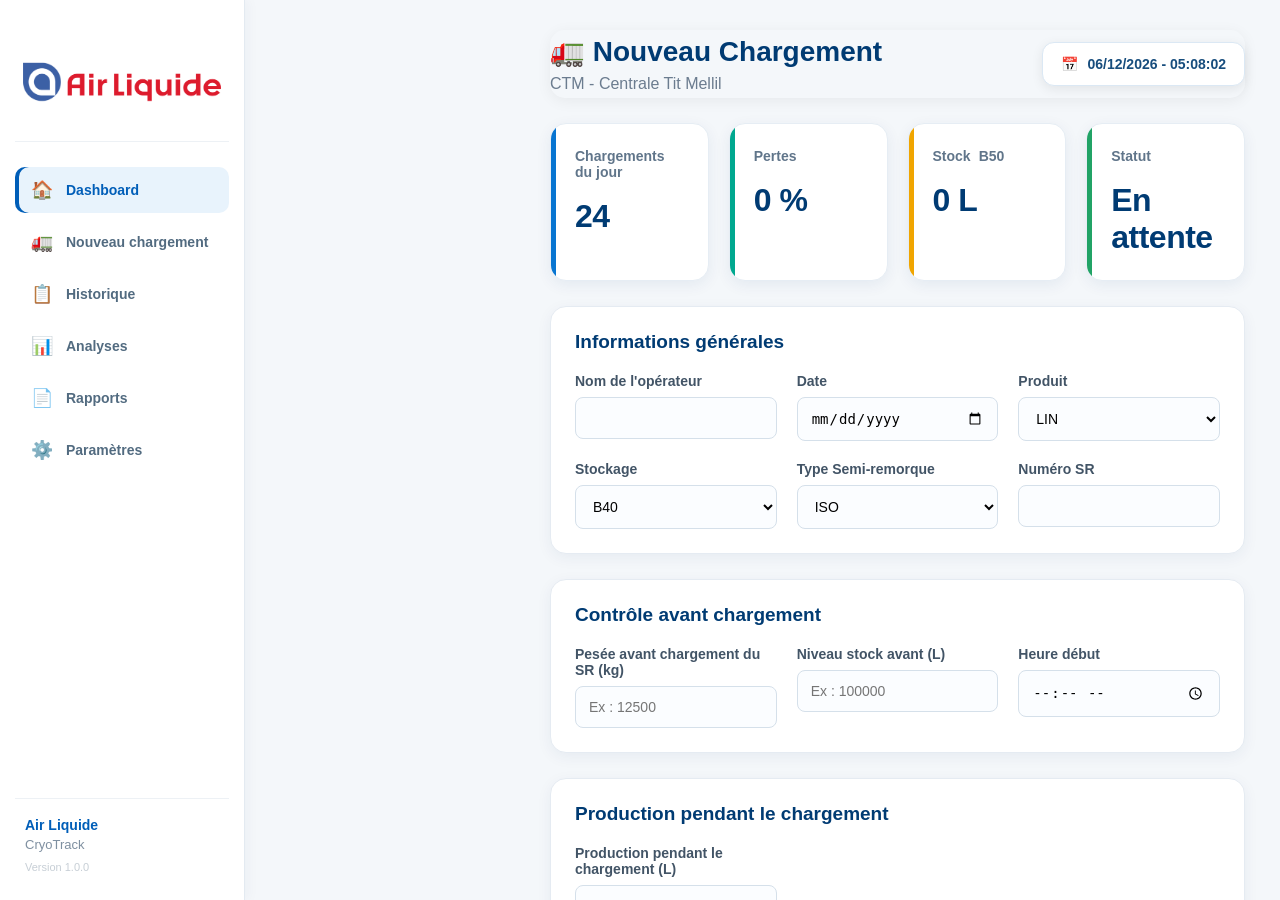
==== commit 66601902: "Update index.html" ====
--- a/index.html
+++ b/index.html
@@ -25,7 +25,7 @@
     <div class="sidebar-logo">
 
         <img
-            src="images/air-liquide-logo.png.png"
+            src="air-liquide-logo.png.png"
             alt="CryoTrack"
         >
 
@@ -35,7 +35,7 @@
     <nav class="sidebar-menu">
 
         <a
-            href="./dashboard.html.html"
+            href="./dashboard.html"
             class="menu-item active"
         >
             <span class="menu-icon">🏠</span>
@@ -44,7 +44,7 @@
 
 
         <a
-            href="./index.html.html"
+            href="./index.html"
             class="menu-item"
         >
             <span class="menu-icon">🚛</span>
@@ -53,7 +53,7 @@
 
 
         <a
-            href="./historique.html.html"
+            href="./historique.html"
             class="menu-item"
         >
             <span class="menu-icon">📋</span>
@@ -62,7 +62,7 @@
 
 
         <a
-            href="./analyses.html.html"
+            href="./analyses.html"
             class="menu-item"
         >
             <span class="menu-icon">📊</span>
@@ -71,7 +71,7 @@
 
 
         <a
-            href="./rapports.html.html"
+            href="./rapports.html"
             class="menu-item"
         >
             <span class="menu-icon">📄</span>
@@ -80,7 +80,7 @@
 
 
         <a
-            href="./parametres.html.html"
+            href="./parametres.html"
             class="menu-item"
         >
             <span class="menu-icon">⚙️</span>
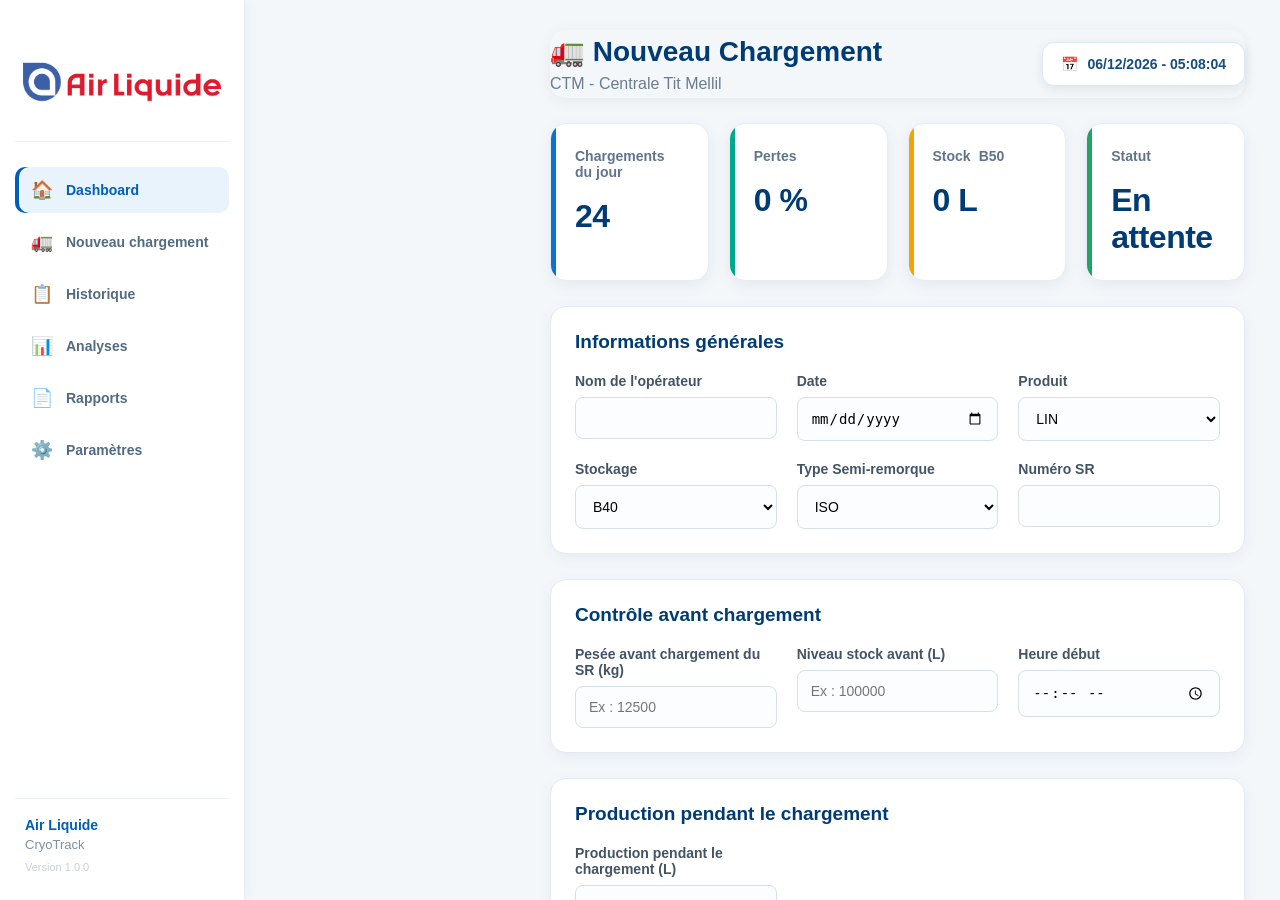
==== commit bd4a74b3: "Update index.html" ====
--- a/index.html
+++ b/index.html
@@ -617,7 +617,7 @@
     alert("🔒 Mode ingénieur désactivé.");
 
     window.location.href =
-        "./dashboard.html.html";
+        "./dashboard.html";
 }
 
 
